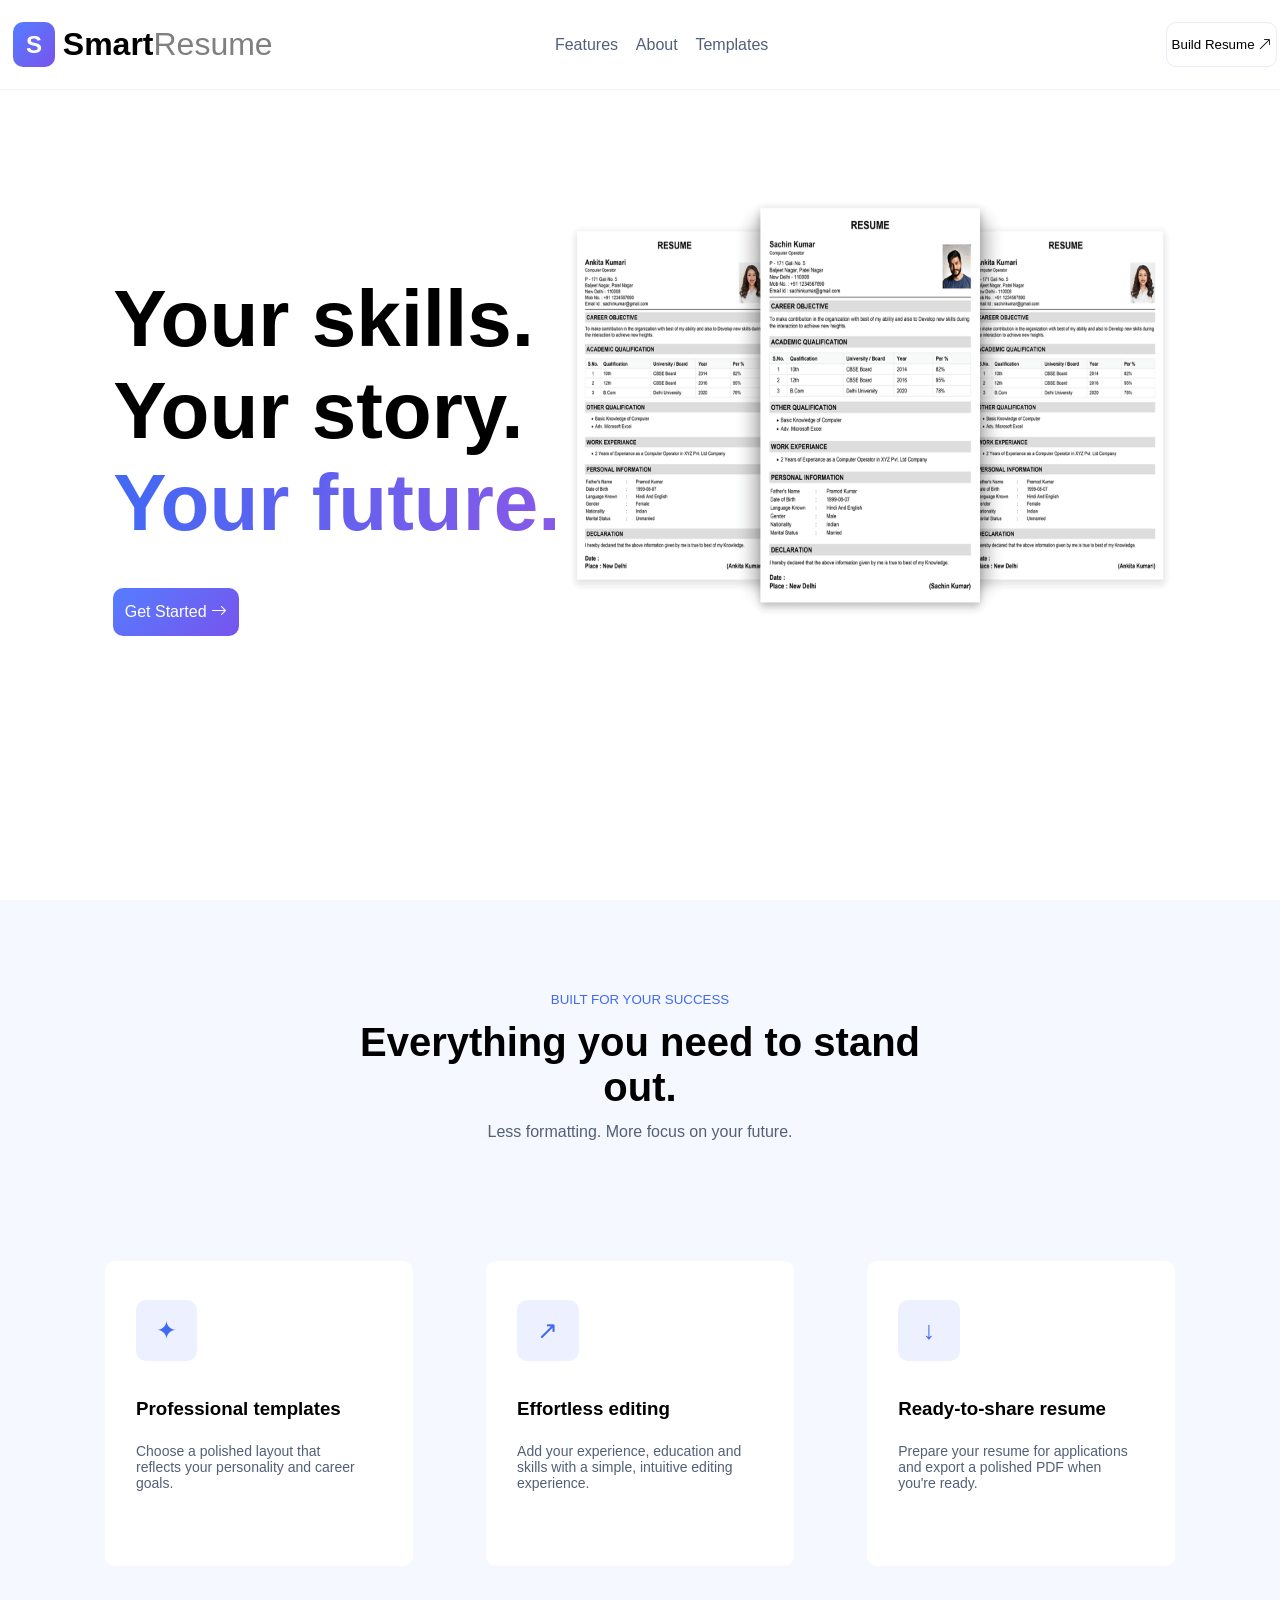
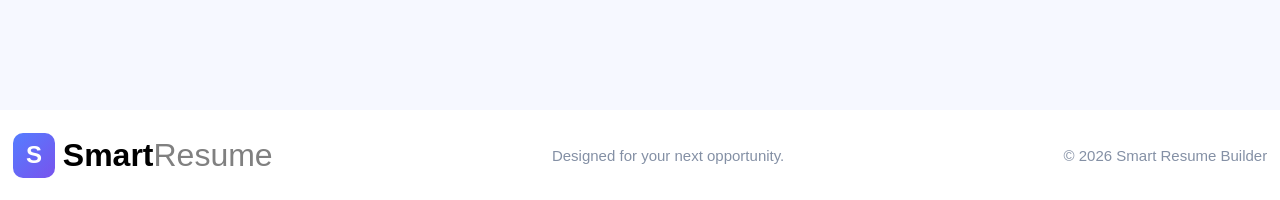
==== index.html @ 7c9b9faf "Initial commit Version 1" ====
<!DOCTYPE html>
<html lang="en">
<head>
    <meta charset="UTF-8">
    <meta name="viewport" content="width=device-width, initial-scale=1.0">
    <title>Smart Resume Builder</title>
    <link rel="stylesheet" href="style.css">
</head>
<body>
    <main>
        <header>
            <a href="index.html">
                <div class="logo">
                    <h2>S</h2><h1>Smart<span class="head-grey">Resume</span></h1>
                </div>
            </a>
            <nav>
                <a href="#features" class="nav-btn">Features</a><a href="#about" class="nav-btn">About</a><a href="templates.html" class="nav-btn">Templates</a>
            </nav>
            <a href="editor.html"><button class="get-started">Build Resume <i class="bi bi-arrow-up-right"></i></button></a>
        </header>
        <section class="hero" id="about">
            <h2>
                Your skills.
                Your story.
                <span>Your future.</span>
            </h2>
            <div class="image-container">
                <img src="resumeDash.webp" alt="resume">
            </div>
            <a href="templates.html"><button class="create-resume">Get Started <i class="bi bi-arrow-right"></i></button></a>
        </section>
        <section id="features" class="features">
            <small>BUILT FOR YOUR SUCCESS</small>
            <h2>Everything you need to stand 
                out.</h2>
            <p>Less formatting. More focus on your future.</p>
            <section class="card-container">
                <section class="card">
                    <div class="icon">✦</div>
                    <div class="content">
                        <h3>Professional templates</h3>
                        <p>Choose a polished layout that reflects your personality 
                        and career goals.</p>
                    </div>
                </section>
                <section class="card">
                    <div class="icon">↗</div>
                    <div class="content">
                        <h3>Effortless editing</h3>
                        <p>Add your experience, education and skills with a simple, 
                        intuitive editing experience.</p>
                    </div>
                </section>
                <section class="card">
                    <div class="icon">↓</div>
                    <div class="content">
                        <h3>Ready-to-share resume</h3>
                        <p>Prepare your resume for applications and export a 
                        polished PDF when you're ready.</p>
                    </div>
                </section>
            </section>
        </section>
        <footer>
            <a href="index.html">
                <div class="logo">
                    <h2>S</h2><h1>Smart<span class="head-grey">Resume</span></h1>
                </div>
            </a>
            <p>Designed for your next opportunity.</p>
            <span class="foot-span">© 2026 Smart Resume Builder</span>
        </footer>
    </main>
</body>
</html>
---- style.css ----
@import url("https://cdn.jsdelivr.net/npm/bootstrap-icons@1.13.1/font/bootstrap-icons.min.css");

*{
    padding: 0;
    margin: 0;
    box-sizing: border-box;
    scrollbar-width: none;
    font-family: Inter, "Segoe UI", Arial, sans-serif;
    scroll-behavior: smooth;
}

:root{
    --theme-bg : white;
    --theme-font : black;
}

/* Styles for Home Page */

a{
    text-decoration: none;
}

main{
    width: 100vw;
    height: 100vh;
}

header{
    width: 100%;
    height: 10%;
    display: flex;
    justify-content: space-between;
    align-items: center;
    border-bottom: 1px solid #f0f2f8;
    background-color: white;
    padding: 1%;
}

.logo{
    display: flex;
    align-items: center;
    gap: 3%;
    cursor: pointer;
    color: black;
    width: fit-content;
}

.logo h2{
    background: linear-gradient(135deg, #557dff, #7853ed);
    color: white;
    width: 50px;
    height: 45px;
    padding: 1%;
    display: flex;
    justify-content: center;
    align-items: center;
    border-radius: 10px;
}

.head-grey{
    color: grey;
    font-weight: 400;
}

nav{
    display: flex;
    gap: 10%;
    position: relative;
    right: 6%;
}

nav a{
    text-decoration: none;
    align-items: center;
    color: #526078;
}

.get-started{
    width: 110%;
    height: 45px;
    border-radius: 10px;
    background-color: transparent;
    border: 1px solid #e8ecf5;
    cursor: pointer;
    transition: 0.3s;
    padding: 1%;
}

.get-started:hover{
    transform: translateY(-3px);
}

.hero{
    width: 100%;
    height: 90%;
    padding: 1%;
}

.hero h2{
    white-space: pre-line;
    font-size: 80px;
    position: relative;
    left: 8%;
    top: 10%;
    width: fit-content;
}

.hero h2 span{
    background: linear-gradient(100deg, #4169f5, #8958e8);
    background-clip: text;
    -webkit-background-clip: text;
    color: transparent;
}

.image-container{
    width: 50%;
    height: 50%;
    position: absolute;
    top: 20%;
    right: 7%;
}

.image-container img{
    width: 100%;
    height: 100%;
}

.create-resume{
    width: 10%;
    height: 6%;
    font-size: 16px;
    font-weight: 500;
    color: white;
    background: linear-gradient(135deg, #557dff, #7853ed);
    border-radius: 10px;
    border: none;
    cursor: pointer;
    position: relative;
    top: 15%;
    left: 8%;
    transition: 0.3s;
}

.create-resume:hover{
    transform: translateY(-3px);
}

.features{
    width: 100%;
    height: 90%;
    text-align: center;
    background-color: #f6f8ff;
    padding: 1%;
    padding-top: 7%;
}

.features small{
    color: #4169f4;
    letter-spacing: 2%;
    word-spacing: 2%;
}

.features h2{
    white-space: pre-line;
    font-size: 40px;
    margin-top: 1%;
    margin-bottom: 1%;
}

.features p{
    color: #526078;
    font-weight: 100;
    margin-bottom: 2%;
}

.features .card-container{
    width: 100%;
    height: 70%;
    display: flex;
    padding: 1%;
    gap: 6%;
    align-items: center;
    justify-content: center;
}

.features .card-container .card{
    width: 25%;
    transition: 0.5s;
    height:  65%;
    background-color: white;
    position: relative;
    border-radius: 10px;
    padding: 1%;
}

.features .card-container .card .icon{
    width: 20%;
    height: 20%;
    background-color: #edf1ff;
    color: #4169f4;
    position: absolute;
    left: 10%;
    top: 13%;
    border-radius: 10px;
    display: flex;
    align-items: center;
    justify-content: center;
    font-size: 25px;
    font-weight: 500;
}

.features .card-container .card .content{
    text-align: left;
    width: 75%;
    height: fit-content;
    position: absolute;
    top: 45%;
    left: 10%;
}

.features .card-container .card .content p{
    color: #526078;
    font-weight: lighter;
    font-size: 14px;
    margin-top: 10%;
}

.features .card-container .card:hover{
    transform: translateY(-10px);
}

footer{
    width: 100%;
    height: 10%;
    padding: 1%;
    display: flex;
    align-items: center;
    justify-content: space-between;
}

footer .foot-span, footer p{
    color: #8490a5;
    font-size: 15px;
}


/* Styles for Templates Page */

.templates-container{
    width: 100%;
    height: 80%;
    background-color: #edf1ff;
    display: flex;
    align-items: center;
    gap: 6%;
    padding: 1%;
    flex-wrap: nowrap;
    overflow-x: scroll;
    padding-left: 10%;
}

.templates-container .template-cards{
    width: 25%;
    height: 80%;
    background-color: white;
    flex: 0 0 25%;
    border-radius: 10px;
    padding: 1%;
    transition: 0.5s;
}

.templates-container .template-cards .template-image{
    width: 100%;
    height: 80%;
    border-radius: 10px;
    background-color: #edf1ff;
}

.templates-container .template-cards .template-image img{
    width: 100%;
    height: 100%;
    border-radius: 10px;
    border: 1px solid #edf1ff;
    object-fit: contain;
}

.choose{
    width: 30%;
    height: 8%;
    background: linear-gradient(135deg, #557dff, #7853ed);
    border: none;
    color: white;
    border-radius: 10px;
    position: relative;
    top: 10%;
    left: 35%;
    cursor: pointer;
}

.templates-container .template-cards:hover{
    transform: translateY(-10px);
}



/* Editor Page */

.resume-main{
    width: 100%;
    height: 90%;
    display: flex;
}

.resume-section {
    width: 80%;
    height: 100%;
    padding: 35px;
    background: #edf1ff;
    display: flex;
    justify-content: center;
    align-items: flex-start;
    overflow: auto;
}

.resume {
    width: 100%;
    height: 100%;
    flex-shrink: 0;
    background: #fff;
    color: #263044;
    font-family: Inter, "Segoe UI", Arial, sans-serif;
    font-size: 12px;
    line-height: 1.65;
    box-shadow: 0 8px 35px rgba(42, 57, 100, 0.12);
    overflow-wrap: anywhere;
}

.resume p {
    margin-bottom: 8px;
}

.resume h3 {
    font-size: 12px;
    letter-spacing: 1.5px;
    margin-bottom: 14px;
}

.resume h4 {
    font-size: 13px;
    margin-bottom: 5px;
}

.resume section {
    margin-bottom: 25px;
}

.resume ul {
    padding-left: 17px;
    margin-bottom: 0;
}

.resume li {
    margin-bottom: 5px;
}

.resume .resume-meta {
    color: #78849a;
    font-size: 10px;
}

.resume-item {
    margin-bottom: 20px;
}


/* Modern Resume */

.resume-modern {
    display: grid;
    grid-template-columns: 245px minmax(0, 1fr);
    font-family: Inter, "Segoe UI", Arial, sans-serif;
}

.resume-modern .modern-sidebar {
    background: #202d4b;
    color: #f8faff;
    padding: 40px 25px;
}

.resume-modern .modern-avatar {
    width: 88px;
    height: 88px;
    border-radius: 50%;
    background: linear-gradient(135deg, #557dff, #7853ed);
    color: white;
    display: flex;
    align-items: center;
    justify-content: center;
    font-size: 28px;
    font-weight: 700;
    margin-bottom: 20px;
}

.resume-modern .modern-sidebar h2 {
    font-size: 24px;
    line-height: 1.3;
    margin-bottom: 5px;
}

.resume-modern .modern-role {
    color: #b7c8ff;
    font-size: 12px;
    margin-bottom: 30px;
}

.resume-modern .modern-sidebar section {
    margin-top: 28px;
    margin-bottom: 25px;
}

.resume-modern .modern-sidebar h3 {
    color: #9fb6ff;
    border-bottom: 1px solid #465577;
    padding-bottom: 8px;
}

.resume-modern .modern-sidebar p,
.resume-modern .modern-sidebar li {
    font-size: 11px;
    overflow-wrap: anywhere;
}

.resume-modern .modern-sidebar ul {
    padding-left: 16px;
}

.resume-modern .modern-content {
    padding: 43px 30px;
}

.resume-modern .modern-content section {
    margin-bottom: 30px;
}

.resume-modern .modern-content h3 {
    color: #4169f5;
    border-bottom: 2px solid #e6ebff;
    padding-bottom: 8px;
}

.resume-modern .modern-content h4 {
    color: #263650;
}

/* Minimal Resume */

.resume-minimal {
    padding: 48px 55px;
    color: #252525;
    background: #fff;
}

.resume-minimal .minimal-header {
    text-align: center;
    padding-bottom: 25px;
    margin-bottom: 30px;
    border-bottom: 2px solid #252525;
}

.resume-minimal .minimal-header h1 {
    font-size: 34px;
    letter-spacing: 5px;
    margin-bottom: 8px;
}

.resume-minimal .minimal-header > p {
    font-size: 12px;
    letter-spacing: 3px;
    color: #555;
}

.resume-minimal .minimal-contact {
    color: #666;
    font-size: 10px;
    line-height: 2;
    overflow-wrap: anywhere;
}

.resume-minimal section {
    margin-bottom: 27px;
}

.resume-minimal h3 {
    font-size: 12px;
    letter-spacing: 1.8px;
    border-bottom: 1px solid #b8b8b8;
    padding-bottom: 8px;
    color: #333;
}

.resume-minimal h4 {
    font-size: 13px;
}

.resume-minimal .minimal-item {
    margin-bottom: 18px;
}

.resume-minimal .minimal-row {
    display: flex;
    justify-content: space-between;
    align-items: baseline;
    gap: 12px;
}

.resume-minimal .minimal-row h4 {
    margin-bottom: 4px;
}

.resume-minimal .minimal-row span {
    color: #777;
    font-size: 10px;
    flex-shrink: 0;
}

.resume-minimal .resume-meta {
    color: #777;
}

/* Developer Resume */

.resume-developer {
    padding: 45px 55px;
    background: #fff;
    color: #222;
    font-size: 12px;
    line-height: 1.6;
}

.resume-developer .developer-header {
    text-align: center;
    border-bottom: 2px solid #4169f5;
    padding-bottom: 20px;
    margin-bottom: 25px;
}

.resume-developer .developer-header h1 {
    font-size: 31px;
    color: #263f68;
    margin-bottom: 5px;
}

.resume-developer .developer-title {
    font-size: 15px;
    font-weight: 600;
    color: #4169f5;
    margin-bottom: 10px;
}

.resume-developer .developer-header p {
    margin-bottom: 4px;
    font-size: 10px;
    overflow-wrap: anywhere;
}


.resume-developer section {
    margin-bottom: 24px;
}

.resume-developer h3 {
    color: #263f68;
    font-size: 12px;
    letter-spacing: 1.3px;
    border-bottom: 1px solid #ccd7ec;
    padding-bottom: 7px;
    margin-bottom: 13px;
}

.resume-developer h4 {
    color: #27354a;
}

.resume-developer .developer-row {
    display: flex;
    justify-content: space-between;
    align-items: baseline;
    gap: 12px;
}

.resume-developer .developer-row h4 {
    margin-bottom: 5px;
}

.resume-developer .developer-row span {
    color: #64748b;
    font-size: 10px;
    flex-shrink: 0;
}

.resume-developer .developer-item {
    margin-bottom: 20px;
}

/* Resume Editer Style */

.resume-main {
    height: 90%;
    min-height: 0;
    overflow: hidden;
}

.resume-section {
    width: 75%;
    min-width: 0;
    height: 100%;
    padding: 35px;
    overflow: auto;
}

.resume-section .resume {
    width: 100%;
    height: max-content;
    min-height: 100%;
}

.editor {
    width: 25%;
    min-width: 280px;
    max-width: 420px;
    height: 100%;
    padding: 22px 18px;
    background: #ffffff;
    border-left: 1px solid #e8ecf5;
    overflow-y: auto;
    scrollbar-width: thin;
}

.editor-heading {
    margin-bottom: 24px;
}

.editor-heading h2 {
    font-size: 21px;
    color: #263650;
    margin-bottom: 7px;
}

.editor-heading p {
    color: #8490a5;
    font-size: 12px;
    line-height: 1.6;
}

#resume-form {
    display: flex;
    flex-direction: column;
    gap: 18px;
}

#resume-form fieldset {
    border: 1px solid #e5eaf5;
    border-radius: 12px;
    padding: 15px;
    min-width: 0;
}

#resume-form legend {
    padding: 0 7px;
    color: #4169f5;
    font-size: 12px;
    font-weight: 700;
    letter-spacing: 0.5px;
}

#resume-form label {
    display: block;
    margin: 13px 0 7px;
    color: #39465e;
    font-size: 12px;
    font-weight: 600;
}

#resume-form label:first-of-type {
    margin-top: 3px;
}

#resume-form input,
#resume-form textarea {
    display: block;
    width: 100%;
    padding: 11px 12px;
    border: 1px solid #dfe5f0;
    border-radius: 8px;
    background: #fafbff;
    color: #263044;
    font-size: 12px;
    outline: none;
    transition: border-color 0.2s, box-shadow 0.2s,
                background-color 0.2s;
}

#resume-form textarea {
    resize: vertical;
    min-height: 75px;
    line-height: 1.6;
}

#resume-form input::placeholder,
#resume-form textarea::placeholder {
    color: #a0a9ba;
}

#resume-form input:focus,
#resume-form textarea:focus {
    border-color: #6681ff;
    background: #ffffff;
    box-shadow: 0 0 0 3px rgba(85, 125, 255, 0.12);
}

#resume-form small {
    display: block;
    margin-top: 6px;
    color: #8490a5;
    font-size: 10px;
    line-height: 1.5;
}

.editor-actions {
    display: flex;
    gap: 10px;
    position: sticky;
    bottom: -22px;
    padding: 14px 0;
    background: #ffffff;
}

#resume-form [data-add] {
    width: 100%;
    margin-top: 12px;
    padding: 11px;
    color: #5556d8;
    background: #eeeefe;
    border: 1px dashed #b8b9f5;
    border-radius: 8px;
    font-size: 12px;
    font-weight: 700;
    cursor: pointer;
    transition: background 0.2s;
}

#resume-form [data-add]:hover {
    background: #e2e3ff;
}

#resume-form [data-remove],
#resume-form .remove-entry {
    margin: 0 0 12px auto;
    padding: 7px 10px;
    color: #d64545;
    background: #fff0f0;
    border: 1px solid #ffdada;
    border-radius: 6px;
    font-size: 11px;
    font-weight: 700;
    cursor: pointer;
}

#resume-form [data-remove]:hover,
#resume-form .remove-entry:hover {
    background: #ffe2e2;
}

.editor-actions button {
    flex: 1;
    min-height: 42px;
    padding: 10px;
    border-radius: 9px;
    font-size: 12px;
    font-weight: 600;
    cursor: pointer;
    transition: transform 0.2s, background-color 0.2s;
}

.reset-resume {
    color: #526078;
    background: #f3f5fa;
    border: 1px solid #e5eaf5;
}

.print-resume {
    color: #ffffff;
    background: linear-gradient(135deg, #557dff, #7853ed);
    border: none;
}

.editor-actions button:hover {
    transform: translateY(-2px);
}

#save-message {
    color: #278455;
    font-size: 12px;
    margin-top: 2px;
}


@media print{
    header,.editor{
        display: none;
    }

    .resume-section{
        width: 100%;
        height: 100%;
        box-shadow: none;
    }
}

@media screen and (min-width: 1000px){
    .resume-section{
        font-size: 12px;
        line-height: 1.4;
        width: 100%;
        height: 100%;
    }
}

@media screen and (max-width: 767px){
    header {
        height: auto;
        min-height: 70px;
        padding: 12px 4%;
        gap: 12px;
        flex-wrap: wrap;
    }

    .logo {
        gap: 10px;
    }

    .logo h2 {
        width: 40px;
        height: 40px;
        padding: 0;
        flex-shrink: 0;
    }

    nav {
        position: static;
        right: auto;
        order: 3;
        width: 100%;
        justify-content: space-between;
        gap: 8px;
        padding: 8px 0;
    }

    nav a {
        font-size: 12px;
        white-space: nowrap;
    }

    .get-started {
        width: auto;
        height: 38px;
        padding: 0 12px;
        white-space: nowrap;
    }

    .hero {
        height: auto;
        min-height: 0;
        padding: 40px 5% 50px;
        display: flex;
        flex-direction: column;
        align-items: flex-start;
    }

    .hero h2 {
        position: static;
        left: auto;
        top: auto;
        width: 100%;
        font-size: clamp(34px, 8vw, 48px);
        line-height: 1.15;
        white-space: pre-line;
    }

    .image-container {
        position: relative;
        top: auto;
        right: auto;
        width: 100%;
        height: auto;
        aspect-ratio: 4 / 3;
        margin-top: 25px;
    }

    .image-container img {
        width: 100%;
        height: 100%;
        object-fit: contain;
    }

    .create-resume {
        position: static;
        width: 180px;
        height: 48px;
        margin-top: 25px;
        font-size: 14px;
    }

    .features {
        width: 100%;
        height: auto;
        padding: 55px 5%;
    }

    .features small {
        letter-spacing: 1px;
        word-spacing: normal;
    }

    .features h2 {
        font-size: clamp(27px, 6vw, 34px);
        line-height: 1.25;
        margin: 15px 0;
    }

    .features p {
        line-height: 1.6;
    }

    .features .card-container {
        width: 100%;
        height: auto;
        padding: 0;
        margin-top: 30px;
        display: flex;
        flex-direction: column;
        gap: 18px;
    }

    .features .card-container .card {
        position: relative;
        width: 100%;
        height: auto;
        min-height: 210px;
        flex: none;
        padding: 22px;
        border: 1px solid #edf0f7;
        border-radius: 14px;
    }

    .features .card-container .card .icon {
        position: static;
        width: 55px;
        height: 55px;
        font-size: 23px;
        margin-bottom: 18px;
    }

    .features .card-container .card .content {
        position: static;
        width: 100%;
        height: auto;
        text-align: left;
    }

    .features .card-container .card .content p {
        font-size: 13px;
        margin-top: 10px;
        margin-bottom: 0;
    }

    .templates-container {
        width: 100%;
        height: 80%;
        padding: 25px 5%;
        padding-top: 25%;
        gap: 18px;
        overflow-x: auto;
        overflow-y: hidden;
        align-items: stretch;
        scroll-snap-type: x mandatory;
        -webkit-overflow-scrolling: touch;
    }

    .templates-container .template-cards {
        width: 82%;
        flex: 0 0 82%;
        min-width: 0;
        height: 400px;
        padding: 12px;
        border-radius: 12px;
        scroll-snap-align: center;
    }

    .templates-container .template-cards .template-image {
        width: 100%;
        height: 78%;
    }

    .templates-container .template-cards .template-image img {
        object-fit: contain;
    }

    .choose {
        display: block;
        position: static;
        width: 100%;
        height: 42px;
        margin-top: 15px;
        transform: none;
    }

    .resume-main {
        width: 100%;
        height: auto;
        min-height: 0;
        overflow: visible;
        display: flex;
        flex-direction: column;
    }

    .resume-section {
        width: 100%;
        min-width: 0;
        height: auto;
        min-height: 0;
        padding: 16px 10px;
        display: block;
        overflow-x: auto;
        overflow-y: visible;
    }

    .resume-section .resume {
        width: 100%;
        min-width: 0;
        height: max-content;
        min-height: 0;
        flex-shrink: 0;
    }

    .editor {
        width: 100%;
        min-width: 0;
        max-width: none;
        height: auto;
        padding: 24px 16px;
        overflow: visible;
        border-left: none;
        border-top: 1px solid #e8ecf5;
    }

    .editor-heading {
        margin-bottom: 20px;
    }

    #resume-form {
        gap: 16px;
    }

    #resume-form fieldset {
        padding: 14px;
    }

    #resume-form input,
    #resume-form textarea {
        font-size: 16px;
    }

    .editor-actions {
        position: sticky;
        bottom: 0;
        z-index: 2;
        padding: 12px 0;
    }

    .resume-modern {
        grid-template-columns: 34% minmax(0, 1fr);
    }

    .resume-modern .modern-sidebar {
        padding: 20px 10px;
    }

    .resume-modern .modern-avatar {
        width: 52px;
        height: 52px;
        font-size: 19px;
    }

    .resume-modern .modern-sidebar h2 {
        font-size: 16px;
        overflow-wrap: anywhere;
    }

    .resume-modern .modern-sidebar p,
    .resume-modern .modern-sidebar li {
        font-size: 9px;
        overflow-wrap: anywhere;
    }

    .resume-modern .modern-content {
        padding: 22px 12px;
        min-width: 0;
    }

    .resume-minimal {
        padding: 25px 15px;
    }

    .resume-minimal .minimal-header h1 {
        font-size: 25px;
        letter-spacing: 2px;
        overflow-wrap: anywhere;
    }

    .resume-minimal .minimal-row {
        flex-wrap: wrap;
        gap: 4px;
    }

    .resume-minimal .minimal-row span {
        white-space: normal;
    }

    .resume-developer {
        padding: 25px 15px;
    }

    .resume-developer .developer-header h1 {
        font-size: 25px;
        overflow-wrap: anywhere;
    }

    .resume-developer .developer-row {
        flex-wrap: wrap;
        gap: 4px;
    }

    footer {
        width: 100%;
        height: auto;
        min-height: 70px;
        padding: 18px 5%;
        gap: 12px;
        flex-wrap: wrap;
    }

    footer .foot-span,
    footer p {
        font-size: 12px;
    }
}
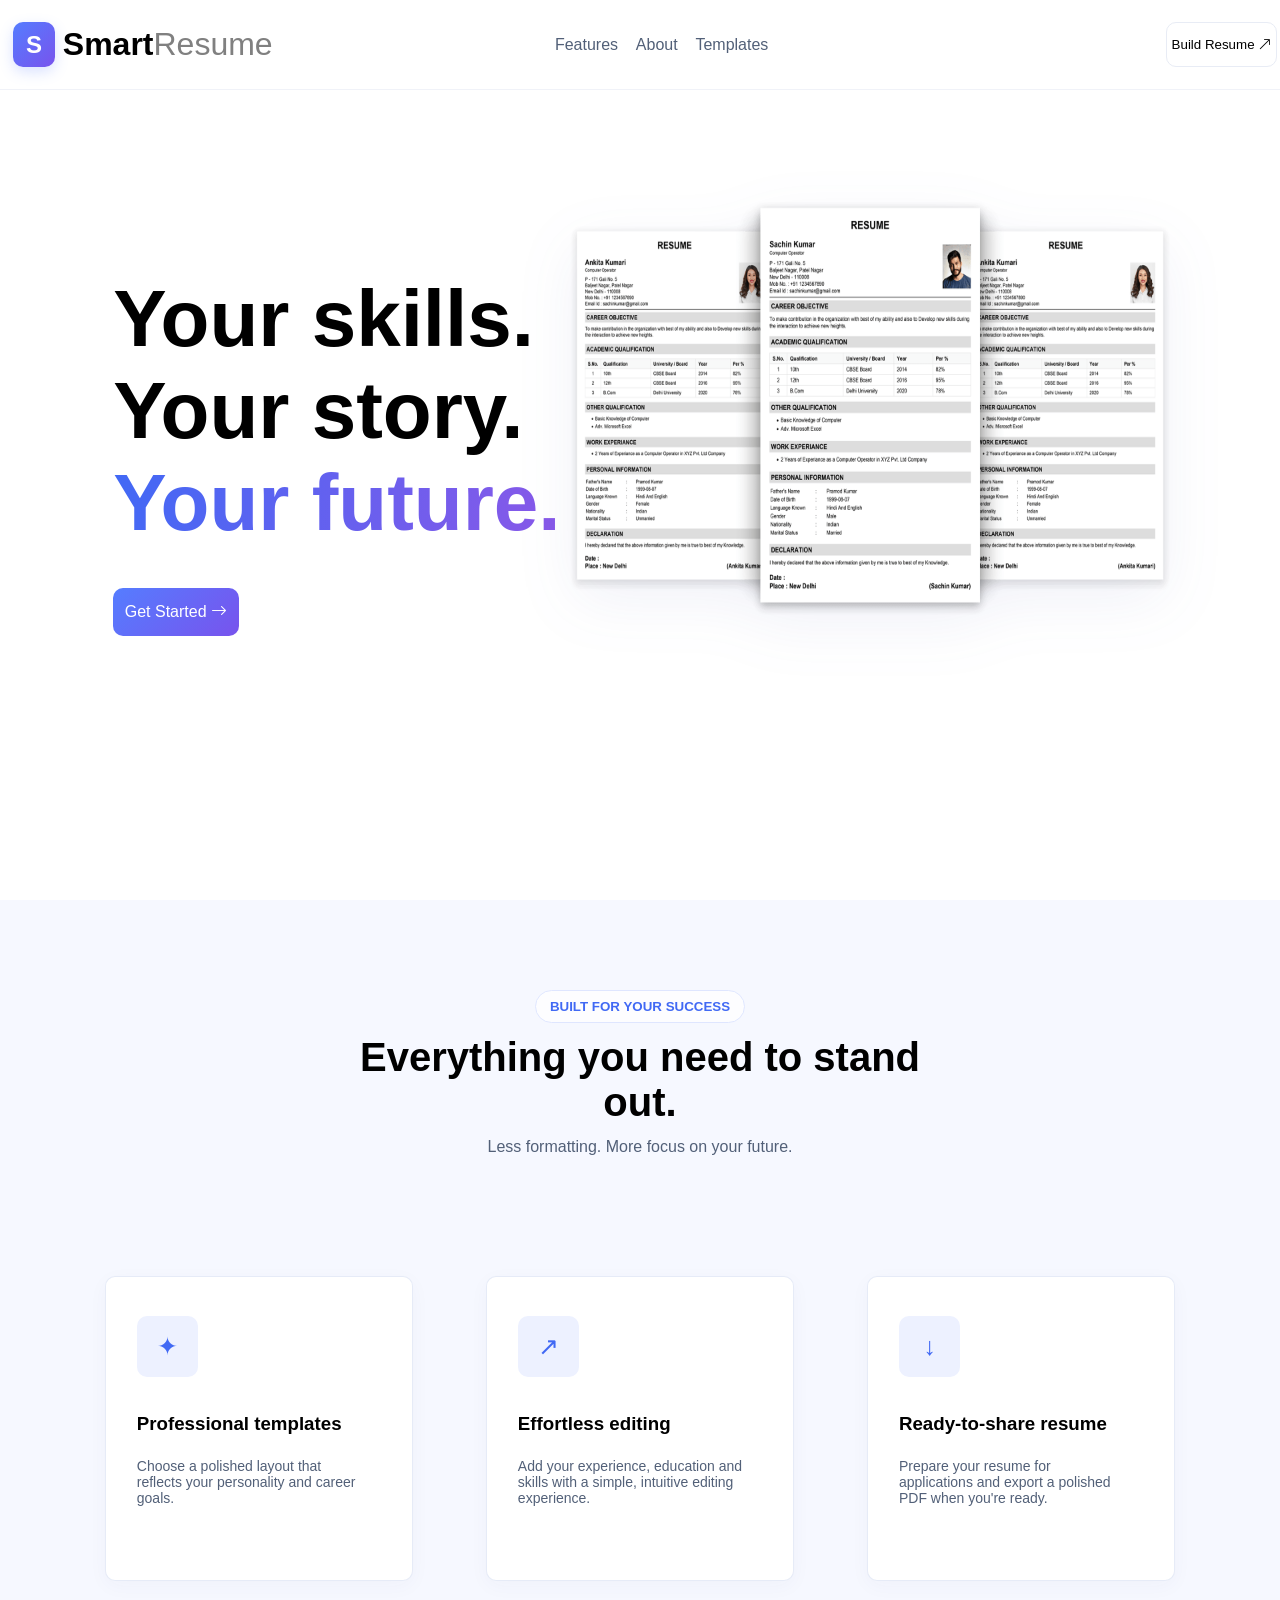
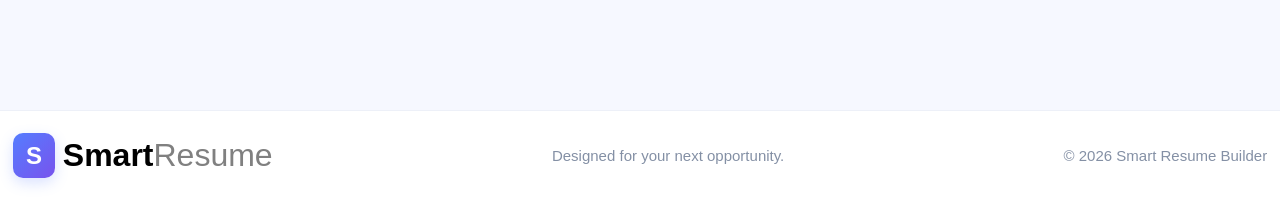
==== commit ecf0a042: "Add files via upload Final UI" ====
--- a/index.html
+++ b/index.html
@@ -4,6 +4,7 @@
     <meta charset="UTF-8">
     <meta name="viewport" content="width=device-width, initial-scale=1.0">
     <title>Smart Resume Builder</title>
+    <link rel="shortcut icon" href="Smart-Resume-Sparkle-Icon.png" type="image/x-icon">
     <link rel="stylesheet" href="style.css">
 </head>
 <body>
--- a/style.css
+++ b/style.css
@@ -9,7 +9,13 @@
     scroll-behavior: smooth;
 }
 
-:root{
+:root {
+    --accent-blue: #557dff;
+    --accent-purple: #7853ed;
+    --surface-border: #e8ecf5;
+    --surface-shadow: 0 12px 35px rgba(46, 62, 120, 0.08);
+    --surface-shadow-hover: 0 22px 45px rgba(55, 73, 145, 0.15);
+    --ease-smooth: cubic-bezier(.22, 1, .36, 1);
     --theme-bg : white;
     --theme-font : black;
 }
@@ -88,6 +94,56 @@
 
 .get-started:hover{
     transform: translateY(-3px);
+}
+
+header {
+    position: relative;
+    z-index: 5;
+    transition: box-shadow .3s ease;
+}
+
+header:focus-within {
+    box-shadow: 0 8px 25px rgba(40, 60, 120, .06);
+}
+
+.logo h2 {
+    position: relative;
+    overflow: hidden;
+    box-shadow: 0 5px 14px rgba(85, 125, 255, .22);
+    transition: transform .35s var(--ease-smooth),
+                box-shadow .35s ease;
+}
+
+.logo:hover h2 {
+    transform: rotate(-5deg) scale(1.06);
+    box-shadow: 0 9px 22px rgba(85, 125, 255, .3);
+}
+
+nav a {
+    position: relative;
+    transition: color .25s ease;
+}
+
+nav a::after {
+    content: "";
+    position: absolute;
+    left: 0;
+    bottom: -7px;
+    width: 100%;
+    height: 2px;
+    border-radius: 10px;
+    background: linear-gradient(90deg, var(--accent-blue), var(--accent-purple));
+    transform: scaleX(0);
+    transform-origin: left;
+    transition: transform .3s var(--ease-smooth);
+}
+
+nav a:hover {
+    color: var(--accent-blue);
+}
+
+nav a:hover::after {
+    transform: scaleX(1);
 }
 
 .hero{
@@ -145,6 +201,23 @@
     transform: translateY(-3px);
 }
 
+html {
+    scroll-behavior: smooth;
+}
+
+body {
+    -webkit-font-smoothing: antialiased;
+}
+
+main {
+    overflow-x: clip;
+}
+
+::selection {
+    background: rgba(85, 125, 255, 0.2);
+    color: #243d94;
+}
+
 .features{
     width: 100%;
     height: 90%;
@@ -798,15 +871,338 @@
     transform: translateY(-2px);
 }
 
-#save-message {
-    color: #278455;
-    font-size: 12px;
-    margin-top: 2px;
-}
-
+.bot{
+    color: #ffffff;
+    background: linear-gradient(135deg, #557dff, #7853ed);
+    width: 60px;
+    height: 60px;
+    border-radius: 50%;
+    font-size: 30px;
+    display: flex;
+    align-items: center;
+    justify-content: center;
+    position: absolute;
+    right: 22%;
+    bottom: 10%;
+    cursor: pointer;
+    transition: 0.3s;
+}
+
+.bot:hover{
+    transform: translateY(-3px);
+}
+
+.chat{
+    width: 23vw;
+    height: 50vh;
+    background-color: white;
+    color: black;
+    overflow: hidden;
+    border-radius: 10px;
+    border: 1px solid #f0f2f8;
+    display: none;
+    position: absolute;
+    right: 10%;
+    bottom: 10%;
+}
+
+.chat .chatHeader{
+    width: 100%;
+    height: 13%;
+    border-bottom: 1px solid #f0f2f8;
+    display: flex;
+    align-items: center;
+    gap: 8px;
+    padding: 1%;
+}
+
+.chat .chatHeader .chatLogo{
+    color: #ffffff;
+    background: linear-gradient(135deg, #557dff, #7853ed);
+    width: 40px;
+    height: 40px;
+    border-radius: 50%;
+    font-size: 20px;
+    display: flex;
+    align-items: center;
+    justify-content: center;
+}
+
+.chatMain{
+    width: 100%;
+    height: 74%;
+}
+
+.chatBar{
+    width: 100%;
+    height: 13%;
+    border-top: 1px solid #f0f2f8;
+}
+
+
+.get-started,
+.create-resume,
+.choose,
+.print-resume,
+.reset-resume {
+    position: relative;
+    overflow: hidden;
+    isolation: isolate;
+    transition:
+        transform .3s var(--ease-smooth),
+        box-shadow .3s ease,
+        border-color .3s ease,
+        background-color .3s ease;
+}
+
+.get-started:hover,
+.create-resume:hover,
+.choose:hover,
+.print-resume:hover,
+.reset-resume:hover {
+    transform: translateY(-3px);
+    box-shadow: 0 9px 22px rgba(73, 91, 175, .16);
+}
+
+.create-resume:hover,
+.choose:hover,
+.print-resume:hover {
+    box-shadow: 0 10px 25px rgba(85, 105, 240, .3);
+}
+
+.get-started:active,
+.create-resume:active,
+.choose:active,
+.print-resume:active,
+.reset-resume:active {
+    transform: scale(.97);
+}
+
+.create-resume::before,
+.choose::before,
+.print-resume::before {
+    content: "";
+    position: absolute;
+    z-index: -1;
+    inset: 0;
+    background: linear-gradient(110deg,transparent 20%,rgba(255, 255, 255, .28) 45%,transparent 70%);
+    transform: translateX(-120%);
+    transition: transform .65s ease;
+}
+
+.create-resume:hover::before,
+.choose:hover::before,
+.print-resume:hover::before {
+    transform: translateX(120%);
+}
+
+
+.hero h2 {
+    animation: heroTitleEnter .9s var(--ease-smooth) both;
+}
+
+.hero .image-container {
+    animation: heroImageEnter 1.1s .12s var(--ease-smooth) both;
+}
+
+.hero .create-resume {
+    animation: heroButtonEnter .8s .25s var(--ease-smooth) both;
+}
+
+.image-container img {
+    transition: transform .6s var(--ease-smooth),
+                filter .5s ease;
+    filter: drop-shadow(0 18px 30px rgba(64, 82, 160, .08));
+}
+
+.image-container:hover img {
+    transform: translateY(-5px) scale(1.015);
+    filter: drop-shadow(0 22px 35px rgba(64, 82, 160, .15));
+}
+
+.features {
+    position: relative;
+    overflow: hidden;
+}
+
+.features small {
+    display: inline-block;
+    padding: 8px 14px;
+    border: 1px solid #dfe6ff;
+    border-radius: 30px;
+    background: rgba(255, 255, 255, .75);
+    font-weight: 650;
+    animation: fadeInUp .7s .1s both;
+}
+
+.features h2 {
+    animation: fadeInUp .8s .18s both;
+}
+
+.features > p {
+    animation: fadeInUp .8s .25s both;
+}
+
+.features .card-container .card {
+    border: 1px solid rgba(228, 233, 247, .9);
+    box-shadow: 0 5px 20px rgba(45, 62, 120, .035);
+    overflow: hidden;
+    isolation: isolate;
+    transition:
+        transform .45s var(--ease-smooth),
+        box-shadow .4s ease,
+        border-color .3s ease;
+    animation: cardEnter .75s var(--ease-smooth) both;
+}
+
+.features .card-container .card:nth-child(2) {
+    animation-delay: .12s;
+}
+
+.features .card-container .card:nth-child(3) {
+    animation-delay: .24s;
+}
+
+.features .card-container .card::before {
+    content: "";
+    position: absolute;
+    top: 0;
+    left: 0;
+    width: 100%;
+    height: 3px;
+    background: linear-gradient(90deg, var(--accent-blue), var(--accent-purple));
+    transform: scaleX(0);
+    transform-origin: left;
+    transition: transform .4s ease;
+}
+
+.features .card-container .card:hover {
+    transform: translateY(-10px);
+    border-color: #d7deff;
+    box-shadow: var(--surface-shadow-hover);
+}
+
+.features .card-container .card:hover::before {
+    transform: scaleX(1);
+}
+
+.features .card-container .card .icon {
+    transition:
+        transform .4s var(--ease-smooth),
+        background-color .3s ease,
+        box-shadow .3s ease;
+}
+
+.features .card-container .card:hover .icon {
+    transform: translateY(-4px) rotate(-4deg);
+    background: #e3e9ff;
+    box-shadow: 0 7px 18px rgba(85, 125, 255, .12);
+}
+
+.features .card-container .card .content h3 {
+    transition: color .25s ease;
+}
+
+.features .card-container .card:hover .content h3 {
+    color: #4d65db;
+}
+
+.templates-container {
+    scroll-behavior: smooth;
+    scrollbar-width: thin;
+    scrollbar-color: #aebdff transparent;
+}
+
+.templates-container .template-cards {
+    position: relative;
+    overflow: hidden;
+    border: 1px solid #e7ebf8;
+    box-shadow: 0 7px 25px rgba(45, 62, 120, .06);
+    transition:
+        transform .45s var(--ease-smooth),
+        box-shadow .4s ease,
+        border-color .3s ease;
+    animation: cardEnter .7s var(--ease-smooth) both;
+}
+
+.templates-container .template-cards:nth-child(2) {
+    animation-delay: .1s;
+}
+
+.templates-container .template-cards:nth-child(3) {
+    animation-delay: .2s;
+}
+
+.templates-container .template-cards:hover {
+    transform: translateY(-8px);
+    border-color: #d6deff;
+    box-shadow: var(--surface-shadow-hover);
+}
+
+.templates-container .template-cards .template-image {
+    overflow: hidden;
+}
+
+.templates-container .template-cards .template-image img {
+    transition: transform .6s var(--ease-smooth);
+}
+
+.templates-container .template-cards:hover .template-image img {
+    transform: scale(1.035);
+}
+
+.bot {
+    z-index: 20;
+    border: 1px solid rgba(255, 255, 255, .35);
+    box-shadow:
+        0 8px 25px rgba(85, 93, 225, .28),
+        inset 0 1px 0 rgba(255, 255, 255, .3);
+    animation: botFloat 3s ease-in-out infinite;
+    transition:
+        transform .3s var(--ease-smooth),
+        box-shadow .3s ease;
+}
+
+.bot:hover {
+    transform: translateY(-5px) scale(1.06);
+    box-shadow: 0 14px 35px rgba(85, 93, 225, .35);
+    animation-play-state: paused;
+}
+
+.bot:active {
+    transform: scale(.94);
+}
+
+.chat {
+    z-index: 19;
+    box-shadow: 0 20px 65px rgba(30, 40, 90, .18);
+    transform-origin: bottom right;
+    border-color: #e5eaff;
+}
+
+.chat[style*="display: block"] {
+    animation: chatEnter .3s var(--ease-smooth) both;
+}
+
+.chat .chatHeader {
+    background: linear-gradient(110deg, #fff, #f6f7ff);
+}
+
+.chat .chatHeader .chatLogo {
+    flex-shrink: 0;
+    box-shadow: 0 4px 12px rgba(85, 125, 255, .2);
+}
+
+footer {
+    border-top: 1px solid rgba(230, 234, 245, .7);
+}
+
+footer a {
+    transition: color .25s ease;
+}
 
 @media print{
-    header,.editor{
+    header,.editor,.bot{
         display: none;
     }
 
@@ -1155,3 +1551,150 @@
         font-size: 12px;
     }
 }
+
+@media screen and (max-width: 767px) {
+    .hero .image-container {
+        animation-name: fadeInUp;
+    }
+
+    .features .card-container .card:hover {
+        transform: translateY(-4px);
+    }
+
+    .templates-container .template-cards:hover {
+        transform: translateY(-3px);
+    }
+
+    .bot {
+        width: 54px;
+        height: 54px;
+        right: 16px;
+        bottom: 18px;
+    }
+
+    .chat {
+        width: min(90vw, 360px);
+        height: min(65vh, 520px);
+        right: 5%;
+        bottom: 85px;
+    }
+
+    .chat .chatHeader {
+        min-height: 58px;
+    }
+}
+
+@keyframes heroTitleEnter {
+    from {
+        opacity: 0;
+        transform: translateY(25px);
+        filter: blur(5px);
+    }
+    to {
+        opacity: 1;
+        transform: translateY(0);
+        filter: blur(0);
+    }
+}
+
+@keyframes heroImageEnter {
+    from {
+        opacity: 0;
+        transform: translateX(35px) scale(.97);
+    }
+    to {
+        opacity: 1;
+        transform: translateX(0) scale(1);
+    }
+}
+
+@keyframes heroButtonEnter {
+    from {
+        opacity: 0;
+        transform: translateY(15px);
+    }
+    to {
+        opacity: 1;
+        transform: translateY(0);
+    }
+}
+
+@keyframes fadeInUp {
+    from {
+        opacity: 0;
+        transform: translateY(18px);
+    }
+    to {
+        opacity: 1;
+        transform: translateY(0);
+    }
+}
+
+@keyframes cardEnter {
+    from {
+        opacity: 0;
+        transform: translateY(20px);
+    }
+    to {
+        opacity: 1;
+        transform: translateY(0);
+    }
+}
+
+@keyframes resumeEnter {
+    from {
+        opacity: 0;
+        transform: translateY(12px);
+    }
+    to {
+        opacity: 1;
+        transform: translateY(0);
+    }
+}
+
+@keyframes botFloat {
+    0%, 100% {
+        translate: 0 0;
+    }
+    50% {
+        translate: 0 -5px;
+    }
+}
+
+@keyframes chatEnter {
+    from {
+        opacity: 0;
+        transform: translateY(12px) scale(.96);
+    }
+    to {
+        opacity: 1;
+        transform: translateY(0) scale(1);
+    }
+}
+
+
+
+
+@media (prefers-reduced-motion: reduce) {
+    *,
+    *::before,
+    *::after {
+        animation-duration: .01ms !important;
+        animation-iteration-count: 1 !important;
+        scroll-behavior: auto !important;
+        transition-duration: .01ms !important;
+    }
+}
+
+
+@media (hover: none) {
+    .features .card-container .card:hover,
+    .templates-container .template-cards:hover,
+    .logo:hover h2 {
+        transform: none;
+    }
+
+    .features .card-container .card:hover::before {
+        transform: scaleX(0);
+    }
+}
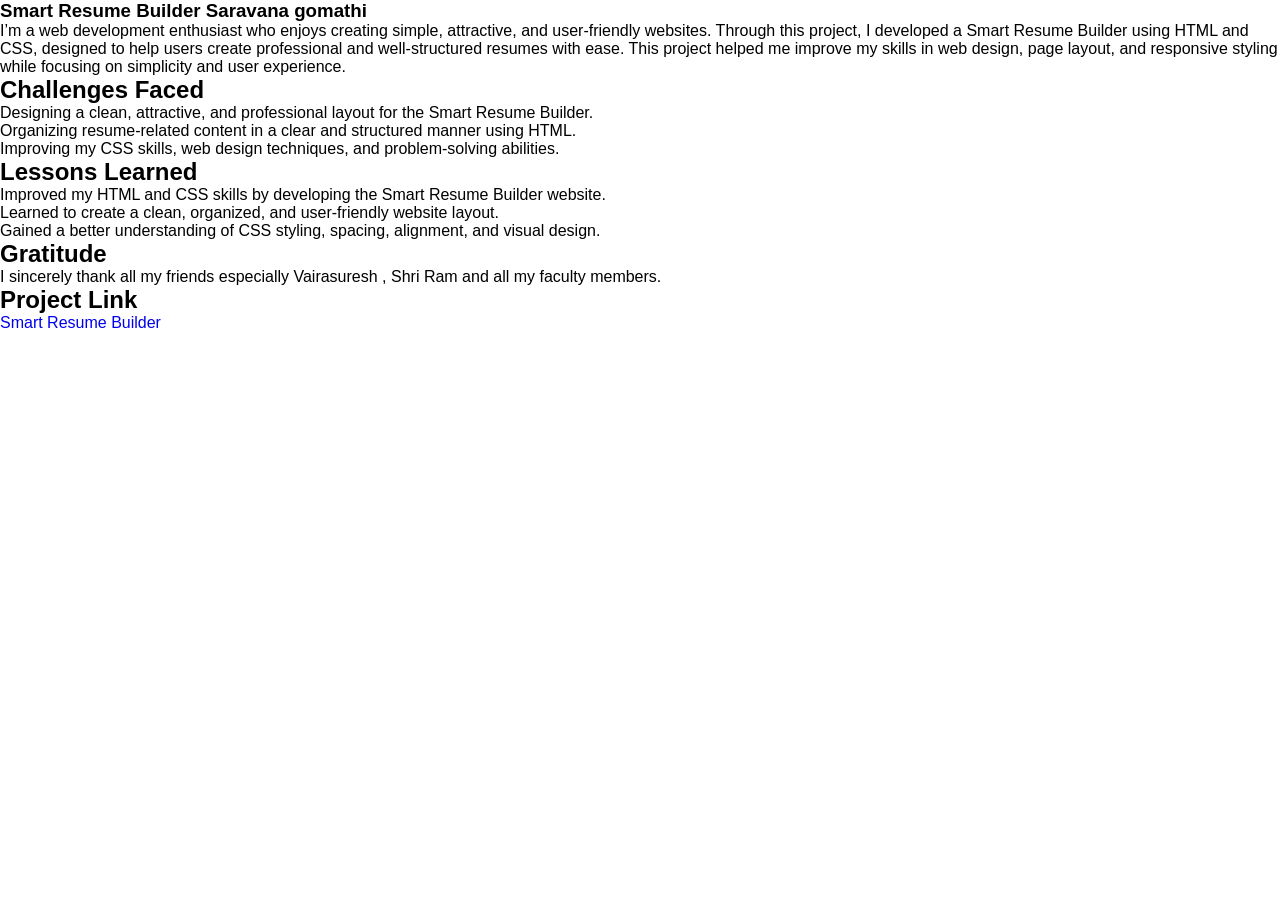
==== commit 3a9dd34e: "Final" ====
--- a/index.html
+++ b/index.html
@@ -4,74 +4,60 @@
     <meta charset="UTF-8">
     <meta name="viewport" content="width=device-width, initial-scale=1.0">
     <title>Smart Resume Builder</title>
-    <link rel="shortcut icon" href="Smart-Resume-Sparkle-Icon.png" type="image/x-icon">
     <link rel="stylesheet" href="style.css">
 </head>
 <body>
     <main>
-        <header>
-            <a href="index.html">
-                <div class="logo">
-                    <h2>S</h2><h1>Smart<span class="head-grey">Resume</span></h1>
+        <section class="wrapper">
+            <section class="profile">
+                <div class="image">
+                
                 </div>
-            </a>
-            <nav>
-                <a href="#features" class="nav-btn">Features</a><a href="#about" class="nav-btn">About</a><a href="templates.html" class="nav-btn">Templates</a>
-            </nav>
-            <a href="editor.html"><button class="get-started">Build Resume <i class="bi bi-arrow-up-right"></i></button></a>
-        </header>
-        <section class="hero" id="about">
-            <h2>
-                Your skills.
-                Your story.
-                <span>Your future.</span>
-            </h2>
-            <div class="image-container">
-                <img src="resumeDash.webp" alt="resume">
-            </div>
-            <a href="templates.html"><button class="create-resume">Get Started <i class="bi bi-arrow-right"></i></button></a>
-        </section>
-        <section id="features" class="features">
-            <small>BUILT FOR YOUR SUCCESS</small>
-            <h2>Everything you need to stand 
-                out.</h2>
-            <p>Less formatting. More focus on your future.</p>
-            <section class="card-container">
-                <section class="card">
-                    <div class="icon">✦</div>
-                    <div class="content">
-                        <h3>Professional templates</h3>
-                        <p>Choose a polished layout that reflects your personality 
-                        and career goals.</p>
-                    </div>
-                </section>
-                <section class="card">
-                    <div class="icon">↗</div>
-                    <div class="content">
-                        <h3>Effortless editing</h3>
-                        <p>Add your experience, education and skills with a simple, 
-                        intuitive editing experience.</p>
-                    </div>
-                </section>
-                <section class="card">
-                    <div class="icon">↓</div>
-                    <div class="content">
-                        <h3>Ready-to-share resume</h3>
-                        <p>Prepare your resume for applications and export a 
-                        polished PDF when you're ready.</p>
-                    </div>
-                </section>
+                <div class="con">
+                    <h1>Smart Resume Builder
+                        <span>Saravana gomathi</span>
+                    </h1>
+                    <p>I’m a web development enthusiast who enjoys creating simple, attractive, 
+                        and user-friendly websites. Through this project, I developed a Smart Resume 
+                        Builder using HTML and CSS, designed to help users create professional and well-structured 
+                        resumes with ease. This project helped me improve my skills in web design, page layout, 
+                        and responsive styling while focusing on simplicity and user experience.
+                    </p>
+                </div>
+            </section>
+            <section class="prblm">
+                <div class="prblChild">
+                    <h2>Challenges Faced</h2>
+                    <ul>
+                       <li> Designing a clean, attractive, and professional layout for the Smart Resume Builder.</li>
+                       <li>Organizing resume-related content in a clear and structured manner using HTML.</li>
+                       <li>Improving my CSS skills, web design techniques, and problem-solving abilities.</li>
+                    </ul>
+                </div>
+                <div class="prblChild">
+                    <h2>Lessons Learned</h2>
+                    <ul>
+                        <li>Improved my HTML and CSS skills by developing the Smart Resume Builder website.</li>
+                        <li>Learned to create a clean, organized, and user-friendly website layout.</li>
+                        <li>Gained a better understanding of CSS styling, spacing, alignment, and visual design.</li>
+                    </ul>
+                </div>
+            </section>
+            <section class="foot">
+                <div class="footChild">
+                    <h2>Gratitude</h2>
+                    <ul>
+                        <li>I sincerely thank all my friends especially Vairasuresh , Shri Ram and all my faculty members.</li>
+                    </ul>
+                </div>
+                <div class="footChild">
+                    <h2>Project Link</h2>
+                    <ul>
+                        <li><a href="https://saravanagomathi-56dwsmuf-8443.zcodecorp.in/HTML_CSS_saravana_gomathi/JavaScript_/Resume%20Builder/">Smart Resume Builder</a></li>
+                    </ul>
+                </div>
             </section>
         </section>
-        <footer>
-            <a href="index.html">
-                <div class="logo">
-                    <h2>S</h2><h1>Smart<span class="head-grey">Resume</span></h1>
-                </div>
-            </a>
-            <p>Designed for your next opportunity.</p>
-            <span class="foot-span">© 2026 Smart Resume Builder</span>
-        </footer>
     </main>
 </body>
-</html>+</html>
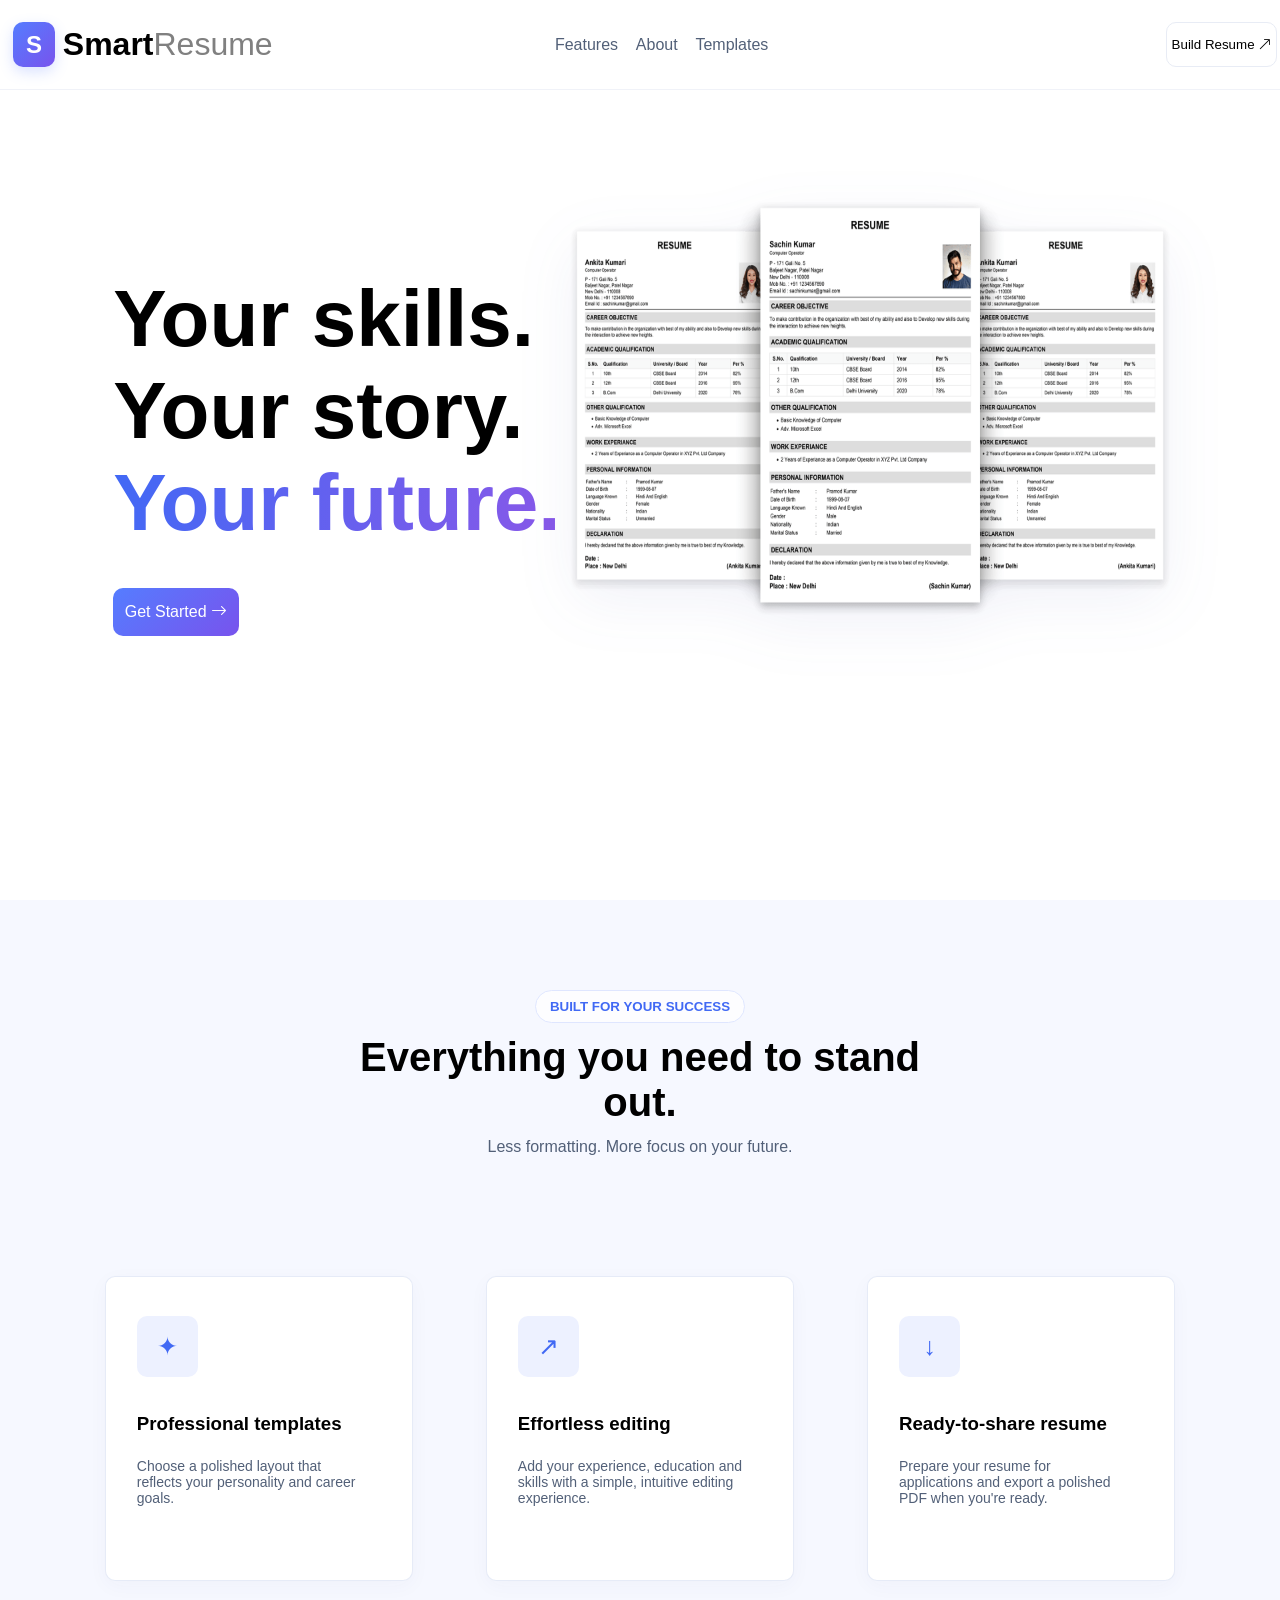
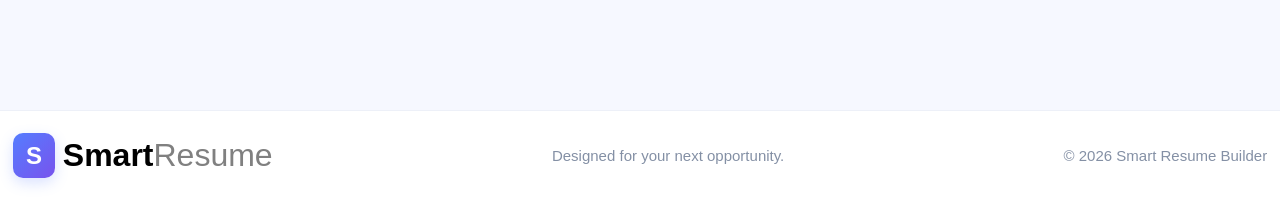
==== commit f9e31037: "final" ====
--- a/index.html
+++ b/index.html
@@ -4,60 +4,75 @@
     <meta charset="UTF-8">
     <meta name="viewport" content="width=device-width, initial-scale=1.0">
     <title>Smart Resume Builder</title>
+    <link rel="shortcut icon" href="Smart-Resume-Sparkle-Icon.png" type="image/x-icon">
     <link rel="stylesheet" href="style.css">
 </head>
 <body>
     <main>
-        <section class="wrapper">
-            <section class="profile">
-                <div class="image">
-                
+        <header>
+            <a href="index.html">
+                <div class="logo">
+                    <h2>S</h2><h1>Smart<span class="head-grey">Resume</span></h1>
                 </div>
-                <div class="con">
-                    <h1>Smart Resume Builder
-                        <span>Saravana gomathi</span>
-                    </h1>
-                    <p>I’m a web development enthusiast who enjoys creating simple, attractive, 
-                        and user-friendly websites. Through this project, I developed a Smart Resume 
-                        Builder using HTML and CSS, designed to help users create professional and well-structured 
-                        resumes with ease. This project helped me improve my skills in web design, page layout, 
-                        and responsive styling while focusing on simplicity and user experience.
-                    </p>
-                </div>
-            </section>
-            <section class="prblm">
-                <div class="prblChild">
-                    <h2>Challenges Faced</h2>
-                    <ul>
-                       <li> Designing a clean, attractive, and professional layout for the Smart Resume Builder.</li>
-                       <li>Organizing resume-related content in a clear and structured manner using HTML.</li>
-                       <li>Improving my CSS skills, web design techniques, and problem-solving abilities.</li>
-                    </ul>
-                </div>
-                <div class="prblChild">
-                    <h2>Lessons Learned</h2>
-                    <ul>
-                        <li>Improved my HTML and CSS skills by developing the Smart Resume Builder website.</li>
-                        <li>Learned to create a clean, organized, and user-friendly website layout.</li>
-                        <li>Gained a better understanding of CSS styling, spacing, alignment, and visual design.</li>
-                    </ul>
-                </div>
-            </section>
-            <section class="foot">
-                <div class="footChild">
-                    <h2>Gratitude</h2>
-                    <ul>
-                        <li>I sincerely thank all my friends especially Vairasuresh , Shri Ram and all my faculty members.</li>
-                    </ul>
-                </div>
-                <div class="footChild">
-                    <h2>Project Link</h2>
-                    <ul>
-                        <li><a href="https://saravanagomathi-56dwsmuf-8443.zcodecorp.in/HTML_CSS_saravana_gomathi/JavaScript_/Resume%20Builder/">Smart Resume Builder</a></li>
-                    </ul>
-                </div>
+            </a>
+            <nav>
+                <a href="#features" class="nav-btn">Features</a><a href="#about" class="nav-btn">About</a><a href="templates.html" class="nav-btn">Templates</a>
+            </nav>
+            <a href="editor.html"><button class="get-started" id="choose" data-template="custom">Build Resume <i class="bi bi-arrow-up-right"></i></button></a>
+        </header>
+        <section class="hero" id="about">
+            <h2>
+                Your skills.
+                Your story.
+                <span>Your future.</span>
+            </h2>
+            <div class="image-container">
+                <img src="resumeDash.webp" alt="resume">
+            </div>
+            <a href="templates.html"><button class="create-resume">Get Started <i class="bi bi-arrow-right"></i></button></a>
+        </section>
+        <section id="features" class="features">
+            <small>BUILT FOR YOUR SUCCESS</small>
+            <h2>Everything you need to stand 
+                out.</h2>
+            <p>Less formatting. More focus on your future.</p>
+            <section class="card-container">
+                <section class="card">
+                    <div class="icon">✦</div>
+                    <div class="content">
+                        <h3>Professional templates</h3>
+                        <p>Choose a polished layout that reflects your personality 
+                        and career goals.</p>
+                    </div>
+                </section>
+                <section class="card">
+                    <div class="icon">↗</div>
+                    <div class="content">
+                        <h3>Effortless editing</h3>
+                        <p>Add your experience, education and skills with a simple, 
+                        intuitive editing experience.</p>
+                    </div>
+                </section>
+                <section class="card">
+                    <div class="icon">↓</div>
+                    <div class="content">
+                        <h3>Ready-to-share resume</h3>
+                        <p>Prepare your resume for applications and export a 
+                        polished PDF when you're ready.</p>
+                    </div>
+                </section>
             </section>
         </section>
+        <footer>
+            <a href="index.html">
+                <div class="logo">
+                    <h2>S</h2><h1>Smart<span class="head-grey">Resume</span></h1>
+                </div>
+            </a>
+            <p>Designed for your next opportunity.</p>
+            <span class="foot-span">© 2026 Smart Resume Builder</span>
+        </footer>
     </main>
+    <script src="template.js"></script>
 </body>
 </html>
